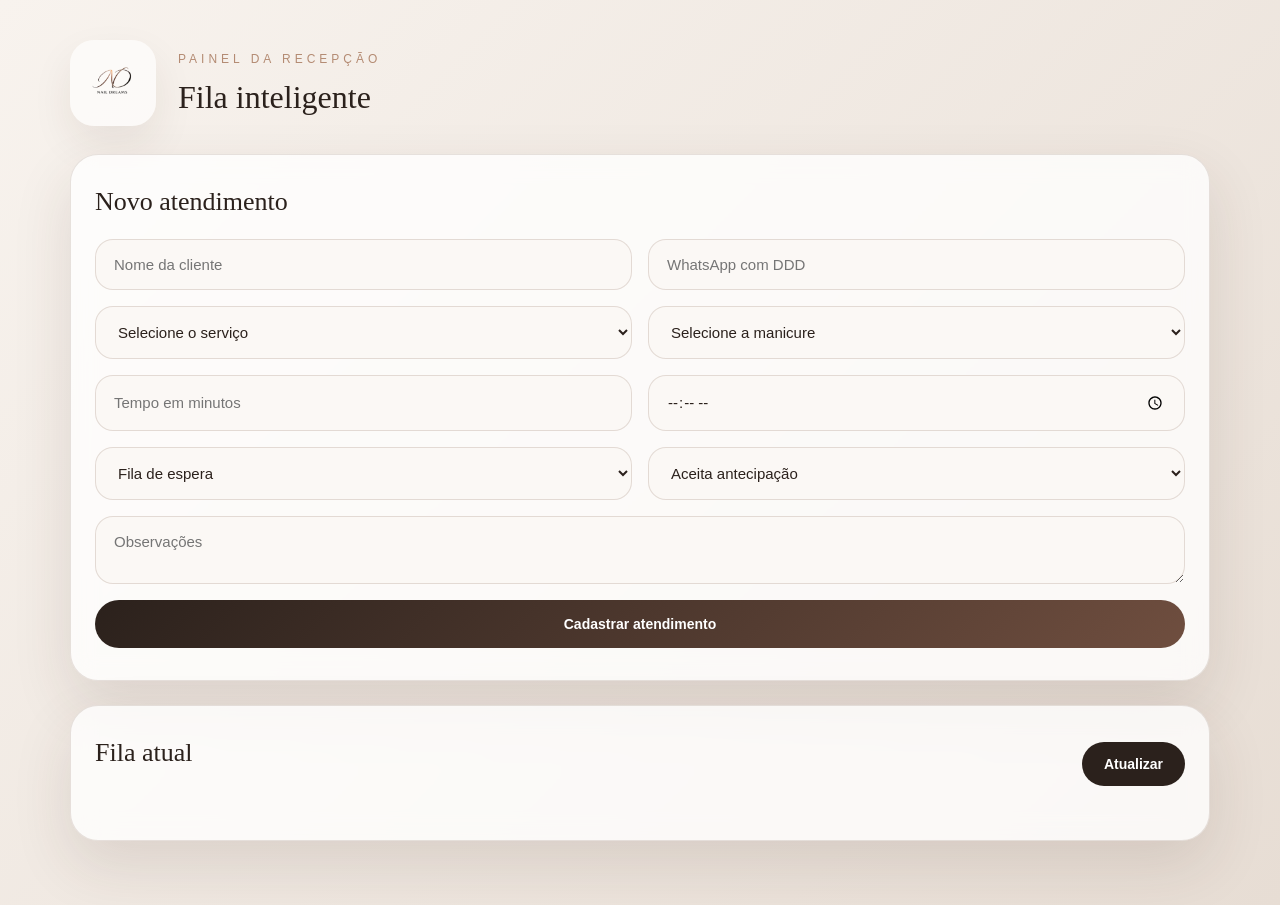
==== admin.html @ 407f930b "Add files via upload" ====
<!DOCTYPE html>
<html lang="pt-BR">
<head>
  <meta charset="UTF-8">
  <meta name="viewport" content="width=device-width, initial-scale=1.0">
  <title>Admin | Nail Dreams</title>
  <link rel="stylesheet" href="css/style.css">
</head>
<body>
  <main class="admin-container">
    <header class="admin-header">
      <img src="assets/logo.png" alt="Nail Dreams" class="admin-logo">
      <div>
        <p class="eyebrow">Painel da recepção</p>
        <h1>Fila inteligente</h1>
      </div>
    </header>

    <section class="card admin-card">
      <h2>Novo atendimento</h2>

      <form id="formCadastro" class="admin-form">
        <input type="text" id="cliente" placeholder="Nome da cliente" required>
        <input type="tel" id="telefone" placeholder="WhatsApp com DDD" required>

        <select id="servico" required>
          <option value="">Selecione o serviço</option>
        </select>

        <select id="manicure" required>
          <option value="">Selecione a manicure</option>
        </select>

        <input type="number" id="tempoUsado" placeholder="Tempo em minutos">
        <input type="time" id="horarioManual" placeholder="Horário manual">

        <select id="tipoAtendimento" required>
          <option value="Fila de espera">Fila de espera</option>
          <option value="Agendado">Agendado</option>
        </select>

        <select id="aceitaAntecipacao">
          <option value="Sim">Aceita antecipação</option>
          <option value="Não">Não aceita antecipação</option>
        </select>

        <textarea id="observacoes" placeholder="Observações"></textarea>

        <button type="submit">Cadastrar atendimento</button>
      </form>
    </section>

    <section class="card admin-card">
      <div class="section-title">
        <h2>Fila atual</h2>
        <button id="btnAtualizar" type="button">Atualizar</button>
      </div>

      <div id="filas" class="filas"></div>
    </section>

    <div class="modal" id="modalEditar">
  <div class="modal-card modal-editar-card">
    <h2>Editar atendimento</h2>

    <form id="formEditar" class="admin-form">
      <input type="hidden" id="editId">

      <input type="text" id="editCliente" placeholder="Nome da cliente" required>
      <input type="tel" id="editTelefone" placeholder="WhatsApp com DDD" required>

      <select id="editServico" required></select>
      <select id="editManicure" required></select>

      <input type="time" id="editHorario">
      <input type="number" id="editTempoUsado" placeholder="Tempo em minutos">

      <select id="editTipoAtendimento">
        <option value="Fila de espera">Fila de espera</option>
        <option value="Agendado">Agendado</option>
      </select>

      <select id="editAceitaAntecipacao">
        <option value="Sim">Aceita antecipação</option>
        <option value="Não">Não aceita antecipação</option>
      </select>

      <textarea id="editObservacoes" placeholder="Observações"></textarea>

      <div class="modal-actions modal-actions-full">
        <button type="button" onclick="fecharModalEditar()">Cancelar</button>
        <button type="submit">Salvar alterações</button>
      </div>
    </form>
  </div>
</div>
  </main>

  <script src="config/config.js"></script>
  <script src="js/admin.js"></script>
</body>
</html>
---- css/style.css ----
* {
  box-sizing: border-box;
  margin: 0;
  padding: 0;
}

body {
  min-height: 100vh;
  font-family: Arial, sans-serif;
  background: linear-gradient(135deg, #f8f3ee, #e7ddd4);
  color: #2b211c;
}

.container {
  width: 100%;
  max-width: 520px;
  min-height: 100vh;
  margin: 0 auto;
  padding: 40px 20px;
  display: flex;
  flex-direction: column;
  justify-content: center;
}

.logo {
  width: 120px;
  margin: 0 auto 28px;
  display: block;
}

.card {
  background: rgba(255, 255, 255, 0.78);
  border: 1px solid rgba(115, 85, 65, 0.16);
  border-radius: 28px;
  padding: 32px 24px;
  box-shadow: 0 24px 60px rgba(65, 43, 31, 0.12);
  backdrop-filter: blur(12px);
}

.eyebrow {
  font-size: 12px;
  letter-spacing: 4px;
  text-transform: uppercase;
  color: #9b735e;
  margin-bottom: 14px;
  text-align: center;
}

h1 {
  font-family: Georgia, serif;
  font-size: 32px;
  line-height: 1.08;
  font-weight: 500;
  color: #2b211c;
  margin-bottom: 28px;
}

.info {
  display: grid;
  gap: 14px;
}

.info-item {
  padding: 16px;
  border-radius: 18px;
  background: #fbf8f5;
  border: 1px solid rgba(115, 85, 65, 0.12);
}

.info-item span {
  display: block;
  font-size: 12px;
  text-transform: uppercase;
  letter-spacing: 1.8px;
  color: #9b735e;
  margin-bottom: 6px;
}

.info-item strong {
  font-size: 17px;
  font-weight: 600;
  color: #2b211c;
}

@media (max-width: 480px) {
  .container {
    padding: 28px 16px;
  }

  h1 {
    font-size: 28px;
  }

  .card {
    padding: 28px 20px;
  }
}

/* ADMIN - Nail Dreams */

.admin-container {
  width: 100%;
  max-width: 1180px;
  margin: 0 auto;
  padding: 40px 20px;
}

.admin-header {
  display: flex;
  align-items: center;
  gap: 22px;
  margin-bottom: 28px;
}

.admin-logo {
  width: 86px;
  height: 86px;
  object-fit: contain;
  background: rgba(255, 255, 255, 0.65);
  border-radius: 24px;
  padding: 12px;
  box-shadow: 0 18px 40px rgba(65, 43, 31, 0.08);
}

.admin-header h1 {
  margin-bottom: 0;
}

.admin-card {
  margin-bottom: 24px;
}

.admin-card h2 {
  font-family: Georgia, serif;
  font-size: 26px;
  font-weight: 500;
  color: #2b211c;
  margin-bottom: 22px;
}

.admin-form {
  display: grid;
  grid-template-columns: repeat(2, 1fr);
  gap: 16px;
}

.admin-form input,
.admin-form select,
.admin-form textarea {
  width: 100%;
  border: 1px solid rgba(115, 85, 65, 0.18);
  background: #fbf8f5;
  color: #2b211c;
  border-radius: 18px;
  padding: 16px 18px;
  font-size: 15px;
  font-family: Arial, sans-serif;
  outline: none;
  transition: all 0.2s ease;
}

.admin-form input:focus,
.admin-form select:focus,
.admin-form textarea:focus {
  border-color: #9b735e;
  box-shadow: 0 0 0 4px rgba(155, 115, 94, 0.12);
  background: #fff;
}

.admin-form textarea {
  min-height: 54px;
  resize: vertical;
  grid-column: span 2;
}

.admin-form button,
.section-title button,
.fila-actions button {
  border: none;
  border-radius: 999px;
  background: #2b211c;
  color: #fff;
  padding: 14px 22px;
  font-size: 14px;
  font-weight: 600;
  cursor: pointer;
  transition: all 0.2s ease;
}

.admin-form button {
  grid-column: span 2;
  padding: 16px 24px;
  background: linear-gradient(135deg, #2b211c, #6f4e3f);
}

.admin-form button:hover,
.section-title button:hover,
.fila-actions button:hover {
  transform: translateY(-1px);
  box-shadow: 0 12px 28px rgba(65, 43, 31, 0.18);
}

.section-title {
  display: flex;
  align-items: center;
  justify-content: space-between;
  gap: 16px;
  margin-bottom: 18px;
}

.filas {
  display: grid;
  grid-template-columns: repeat(2, 1fr);
  gap: 20px;
}

.fila-bloco {
  background: #fbf8f5;
  border: 1px solid rgba(115, 85, 65, 0.12);
  border-radius: 24px;
  padding: 18px;
}

.fila-bloco h3 {
  font-family: Georgia, serif;
  font-size: 24px;
  font-weight: 500;
  margin-bottom: 14px;
  color: #6f4e3f;
}

.fila-item {
  background: rgba(255, 255, 255, 0.85);
  border: 1px solid rgba(115, 85, 65, 0.1);
  border-radius: 20px;
  padding: 16px;
  margin-bottom: 12px;
}

.fila-item strong {
  display: block;
  font-size: 16px;
  color: #2b211c;
  margin-bottom: 6px;
}

.fila-item span {
  display: block;
  font-size: 13px;
  color: #9b735e;
  margin-bottom: 12px;
}

.fila-actions {
  display: grid;
  grid-template-columns: repeat(auto-fit, minmax(120px, 1fr));
  gap: 10px;
}

.fila-actions button {
  width: 100%;
  min-height: 44px;

  padding: 10px 14px;

  font-size: 13px;
  font-weight: 600;

  background: #6f4e3f;
}

.fila-actions button:nth-child(3) {
  background: #2b211c;
}

.fila-actions button:nth-child(4) {
  background: #b08a78;
}

.empty {
  color: #9b735e;
  font-size: 15px;
  padding: 20px;
}

@media (max-width: 760px) {
  .admin-header {
    align-items: flex-start;
  }

  .admin-form,
  .filas {
    grid-template-columns: 1fr;
  }

  .admin-form textarea,
  .admin-form button {
    grid-column: span 1;
  }

  .section-title {
    align-items: flex-start;
    flex-direction: column;
  }
}

/* Cards premium da fila */

.fila-topo {
  display: flex;
  justify-content: space-between;
  align-items: flex-start;
  gap: 14px;
}

.fila-horario {
  min-width: 90px;
  text-align: center;
  padding: 10px 14px;
  border-radius: 18px;
  background: #efe5dc;
  color: #6f4e3f;

  display: flex;
  flex-direction: column;
  align-items: center;
  justify-content: center;
}

.fila-horario small {
  display: block;
  font-size: 9px;
  font-weight: 700;
  letter-spacing: 1px;
  text-transform: uppercase;
  color: #9b735e;
  margin-bottom: 2px;
}

.fila-horario strong {
  font-size: 16px;
  font-weight: 700;
}

.fila-status {
  display: inline-block;
  margin: 10px 0 14px;
  padding: 8px 14px;
  border-radius: 999px;
  background: #eadfd6;
  color: #6f4e3f;
  font-size: 12px;
  font-weight: 700;
  letter-spacing: 0.7px;
  text-transform: uppercase;
}

.fila-alerta {
  margin: 0 0 14px;
  padding: 12px 14px;
  border-radius: 16px;
  background: #f3ece6;
  color: #5a3f34;
  font-size: 13px;
  font-weight: 600;
}

.fila-item.status-aguardando {
  border-left: 5px solid #b08a78;
}

.fila-item.status-chamada {
  border-left: 5px solid #6f4e3f;
}

.fila-item.status-em-atendimento {
  border-left: 5px solid #2b211c;
}

.fila-item.status-confirmou-retorno {
  border-left: 5px solid #8a6a55;
  background: #fffaf6;
}

.fila-item.status-antecipacao-oferecida {
  border-left: 5px solid #c29b7b;
}

.fila-item.status-recusou-antecipacao {
  opacity: 0.7;
}

.fila-item.status-confirmou-retorno .fila-status {
  background: #2b211c;
  color: #fff;
}

.fila-item.status-antecipacao-oferecida .fila-status {
  background: #6f4e3f;
  color: #fff;
}

.fila-item.status-em-atendimento .fila-status {
  background: #2b211c;
  color: #fff;
}

.fila-item.status-chamada .fila-status {
  background: #6f4e3f;
  color: #fff;
}

@media (max-width: 560px) {
  .fila-topo {
    flex-direction: column;
  }

  .fila-horario {
    text-align: left;
  }
}

.fila-horario small {
  display: block;
  font-size: 9px;
  font-weight: 700;
  letter-spacing: 1px;
  text-transform: uppercase;
  color: #9b735e;
  margin-bottom: 2px;
}

/* Ajuste mobile premium da fila */

.fila-bloco {
  background: transparent;
  border: none;
  padding: 0;
}

.fila-item {
  width: 100%;
  margin-bottom: 16px;
  padding: 18px;
  border-radius: 24px;
  background: rgba(255, 255, 255, 0.92);
  border: 1px solid rgba(115, 85, 65, 0.14);
  box-shadow: 0 14px 34px rgba(65, 43, 31, 0.08);
}

.fila-topo {
  display: grid;
  grid-template-columns: 1fr auto;
  gap: 12px;
  align-items: start;
}

.fila-item strong {
  font-size: 17px;
  line-height: 1.2;
}

.fila-item span {
  margin-top: 6px;
  margin-bottom: 0;
  font-size: 14px;
  color: #9b735e;
}

.fila-horario {
  min-width: 82px;
  padding: 9px 12px;
  border-radius: 18px;
}

.fila-status {
  margin: 14px 0 12px;
}

.fila-actions {
  display: flex;
  flex-wrap: nowrap;
  gap: 8px;
  overflow-x: auto;
  padding-bottom: 4px;
  -webkit-overflow-scrolling: touch;
}

.fila-actions button {
  flex: 0 0 auto;
  width: auto;
  min-width: 96px;
  min-height: 42px;
  padding: 10px 16px;
  border-radius: 999px;
  white-space: nowrap;
  font-size: 13px;
}

.fila-actions::-webkit-scrollbar {
  height: 4px;
}

.fila-actions::-webkit-scrollbar-thumb {
  background: rgba(111, 78, 63, 0.25);
  border-radius: 999px;
}

.filas {
  display: grid;
  grid-template-columns: 1fr;
  gap: 22px;
}

@media (min-width: 900px) {
  .filas {
    grid-template-columns: repeat(2, 1fr);
  }
}

@media (max-width: 560px) {
  .admin-container {
    padding: 24px 14px;
  }

  .admin-header {
    gap: 14px;
  }

  .admin-logo {
    width: 68px;
    height: 68px;
  }

  .admin-header h1 {
    font-size: 30px;
  }

  .admin-card {
    padding: 22px 16px;
  }

  .fila-item {
    padding: 16px;
    border-radius: 22px;
  }

  .fila-topo {
    grid-template-columns: 1fr auto;
  }

  .fila-horario {
    min-width: 76px;
  }

  .fila-actions {
    margin-left: -2px;
    margin-right: -2px;
  }
}

.fila-item {
  display: none;
}

.fila-card {
  width: 100%;
  margin-bottom: 16px;
  padding: 18px;
  border-radius: 24px;
  background: #fff;
  border: 1px solid rgba(115, 85, 65, 0.14);
  border-left: 5px solid #b08a78;
  box-shadow: 0 12px 28px rgba(65, 43, 31, 0.08);
}

.fila-card-header {
  display: flex;
  justify-content: space-between;
  align-items: flex-start;
  gap: 14px;
}

.fila-card-header strong {
  display: block;
  font-size: 18px;
  color: #2b211c;
  line-height: 1.2;
}

.fila-card-header span {
  display: block;
  margin-top: 6px;
  font-size: 14px;
  color: #9b735e;
}

.fila-actions {
  display: flex;
  flex-wrap: nowrap;
  gap: 8px;
  overflow-x: auto;
  padding: 4px 0 6px;
}

.fila-actions button {
  flex: 0 0 auto;
  min-width: 98px;
  height: 42px;
  border-radius: 999px;
  white-space: nowrap;
}

.fila-bloco {
  background: transparent;
  border: none;
  padding: 0;
}

@media (max-width: 560px) {
  .fila-card {
    padding: 16px;
  }

  .fila-card-header {
    gap: 10px;
  }

  .fila-horario {
    min-width: 92px;
  }
}

@media (max-width: 560px) {
  .fila-card {
    padding: 16px 14px;
    border-radius: 22px;
  }

  .fila-card-header {
    flex-direction: column;
  }

  .fila-horario {
    width: 100%;
    min-width: 0;
    margin-top: 8px;
  }

  .fila-actions {
    display: grid;
    grid-template-columns: repeat(2, 1fr);
    overflow-x: visible;
    gap: 8px;
  }

  .fila-actions button {
    width: 100%;
    min-width: 0;
    height: 42px;
    font-size: 12px;
    padding: 8px 10px;
  }

  .fila-status {
    width: fit-content;
    margin: 12px 0;
  }
}

.fila-collapse {
  padding: 0;
  overflow: hidden;
}

.fila-resumo {
  width: 100%;
  border: none;
  background: transparent;
  padding: 16px 18px;
  display: flex;
  align-items: center;
  justify-content: space-between;
  gap: 14px;
  cursor: pointer;
  color: #2b211c;
}

.fila-resumo span {
  font-size: 17px;
  font-weight: 700;
  text-align: left;
}

.fila-resumo strong {
  background: #efe5dc;
  color: #6f4e3f;
  border-radius: 999px;
  padding: 8px 14px;
  font-size: 14px;
  white-space: nowrap;
}

.fila-detalhes {
  display: none;
  padding: 0 18px 18px;
}

.fila-card.aberto .fila-detalhes {
  display: block;
}

.fila-servico {
  color: #9b735e;
  font-size: 14px;
  margin-bottom: 10px;
}

@media (max-width: 560px) {
  .fila-resumo {
    padding: 15px 14px;
  }

  .fila-detalhes {
    padding: 0 14px 16px;
  }

  .fila-resumo span {
    font-size: 16px;
  }
}

/* Tela premium da cliente */

.cliente-page {
  min-height: 100vh;
  padding: 18px;
  display: flex;
  align-items: center;
  justify-content: center;
  background: linear-gradient(135deg, #f8f3ee, #e7ddd4);
}

.cliente-card {
  width: 100%;
  max-width: 420px;
  max-height: 94vh;
  padding: 24px 22px;
  border-radius: 30px;
  background: rgba(255, 255, 255, 0.86);
  border: 1px solid rgba(115, 85, 65, 0.14);
  box-shadow: 0 24px 60px rgba(65, 43, 31, 0.14);
  overflow: hidden;
}

.cliente-logo {
  width: 78px;
  display: block;
  margin: 0 auto 10px;
}

.contador-box {
  margin: 14px auto 16px;
  width: 150px;
  height: 120px;
  border-radius: 28px;
  background: #efe5dc;
  color: #2b211c;
  display: flex;
  flex-direction: column;
  align-items: center;
  justify-content: center;
}

.contador-box strong {
  font-size: 54px;
  font-family: Georgia, serif;
  line-height: 1;
}

.contador-box span {
  margin-top: 6px;
  font-size: 11px;
  text-transform: uppercase;
  letter-spacing: 1px;
  color: #9b735e;
  text-align: center;
}

.cliente-card h1 {
  font-size: 24px;
  text-align: center;
  margin-bottom: 18px;
}

.cliente-info {
  display: grid;
  gap: 10px;
}

.cliente-info div {
  padding: 12px 14px;
  border-radius: 18px;
  background: #fbf8f5;
  border: 1px solid rgba(115, 85, 65, 0.12);
}

.cliente-info span {
  display: block;
  font-size: 10px;
  text-transform: uppercase;
  letter-spacing: 1.6px;
  color: #9b735e;
  margin-bottom: 4px;
}

.cliente-info strong {
  font-size: 15px;
  color: #2b211c;
}

.cliente-actions {
  display: grid;
  grid-template-columns: 1fr 1fr;
  gap: 10px;
  margin-top: 16px;
}

.cliente-actions button,
.modal-actions button,
.horarios-grid button {
  border: none;
  border-radius: 999px;
  padding: 13px 14px;
  font-weight: 700;
  cursor: pointer;
}

.btn-reagendar {
  background: #6f4e3f;
  color: #fff;
}

.btn-cancelar {
  background: #8f3f35;
  color: #fff;
}

.modal {
  position: fixed;
  inset: 0;
  display: none;
  align-items: center;
  justify-content: center;
  padding: 18px;
  background: rgba(43, 33, 28, 0.35);
  backdrop-filter: blur(8px);
}

.modal.ativo {
  display: flex;
}

.modal-card {
  width: 100%;
  max-width: 360px;
  padding: 24px;
  border-radius: 26px;
  background: #fffaf6;
  box-shadow: 0 24px 60px rgba(43, 33, 28, 0.25);
}

.modal-card h2 {
  font-family: Georgia, serif;
  font-size: 25px;
  margin-bottom: 8px;
  color: #2b211c;
}

.modal-card p {
  color: #6f4e3f;
  font-size: 14px;
  margin-bottom: 18px;
}

.modal-actions {
  display: flex;
  gap: 10px;
  justify-content: flex-end;
}

.modal-actions button:first-child {
  background: #efe5dc;
  color: #6f4e3f;
}

.horarios-grid {
  display: grid;
  grid-template-columns: repeat(3, 1fr);
  gap: 10px;
  margin-bottom: 18px;
}

.horarios-grid button {
  background: #efe5dc;
  color: #6f4e3f;
}

@media (max-height: 740px) {
  .cliente-card {
    padding: 18px;
  }

  .cliente-logo {
    width: 58px;
  }

  .contador-box {
    width: 130px;
    height: 96px;
  }

  .contador-box strong {
    font-size: 44px;
  }

  .cliente-card h1 {
    font-size: 21px;
    margin-bottom: 12px;
  }

  .cliente-info div {
    padding: 10px 12px;
  }
}

.modal-editar-card {
  max-width: 620px;
}

.modal-editar-card .admin-form {
  grid-template-columns: repeat(2, 1fr);
}

.modal-actions-full {
  grid-column: span 2;
  justify-content: flex-end;
}

.modal-actions-full button:last-child {
  background: linear-gradient(135deg, #2b211c, #6f4e3f);
  color: #fff;
}

@media (max-width: 560px) {
  .modal-editar-card {
    max-height: 92vh;
    overflow-y: auto;
  }

  .modal-editar-card .admin-form {
    grid-template-columns: 1fr;
  }

  .modal-actions-full {
    grid-column: span 1;
  }
}

/* Correção modal editar no mobile */

#modalEditar {
  align-items: flex-start;
  justify-content: center;
  overflow-y: auto;
  padding: 18px 12px;
}

#modalEditar .modal-card {
  margin: 20px 0;
  width: 100%;
}

@media (max-width: 560px) {
  #modalEditar {
    align-items: flex-start;
    overflow-y: auto;
  }

  #modalEditar .modal-editar-card {
    width: 100%;
    max-width: 100%;
    max-height: none;
    min-height: auto;
    padding: 20px 16px;
    border-radius: 24px;
  }

  #modalEditar .admin-form {
    display: grid;
    grid-template-columns: 1fr;
    gap: 12px;
  }

  #modalEditar .admin-form input,
  #modalEditar .admin-form select,
  #modalEditar .admin-form textarea {
    min-height: 48px;
    font-size: 15px;
  }

  #modalEditar .modal-actions-full {
    display: grid;
    grid-template-columns: 1fr 1fr;
    gap: 10px;
  }
}

.fila-indicador {
  display: flex !important;
  flex-direction: column;
  align-items: center;
  justify-content: center;
  min-width: 92px;
  padding: 8px 14px;
  border-radius: 999px;
  background: #efe5dc;
  color: #2b211c;
  font-size: 15px;
  line-height: 1.1;
}

.fila-indicador small {
  font-size: 9px;
  letter-spacing: 1px;
  text-transform: uppercase;
  color: #9b735e;
  margin-bottom: 3px;
}

.admin-form button:disabled {
  opacity: 0.6;
  cursor: not-allowed;
  transform: none;
}

/* ==============================================
   Tela do Cliente - Híbrido (Fila + Agendado)
   ============================================== */

.cliente-page {
  min-height: 100vh;
  padding: 18px;
  display: flex;
  align-items: center;
  justify-content: center;
  background: linear-gradient(135deg, #f8f3ee, #e7ddd4);
}

.cliente-card {
  width: 100%;
  max-width: 420px;
  max-height: 94vh;
  padding: 24px 22px;
  border-radius: 30px;
  background: rgba(255, 255, 255, 0.86);
  border: 1px solid rgba(115, 85, 65, 0.14);
  box-shadow: 0 24px 60px rgba(65, 43, 31, 0.14);
  overflow: hidden;
}

/* Logo */
.cliente-logo {
  width: 78px;
  display: block;
  margin: 0 auto 10px;
}

/* Nome do studio */
.eyebrow {
  text-align: center;
  letter-spacing: 4px;
  text-transform: uppercase;
  color: #b48b73;
  font-size: 12px;
}

/* Quadrado contador - emoji ou número */
.contador-box {
  width: 150px;
  height: 150px;
  border-radius: 28px;
  background: #efe5dc;
  color: #2b211c;
  display: flex;
  align-items: center;
  justify-content: center;
  margin: 18px auto;
}

.contador-box strong {
  font-size: 80px;
  line-height: 1;
}

/* Frase principal */
#statusTitulo {
  text-align: center;
  font-size: 20px;
  margin: 20px 0 16px;
  line-height: 1.4;
}

/* Informações básicas */
.cliente-info {
  display: grid;
  gap: 10px;
}

.cliente-info div {
  padding: 12px 14px;
  border-radius: 18px;
  background: #fbf8f5;
  border: 1px solid rgba(115, 85, 65, 0.12);
}

.cliente-info span {
  display: block;
  font-size: 10px;
  text-transform: uppercase;
  letter-spacing: 1.6px;
  color: #9b735e;
  margin-bottom: 4px;
}

.cliente-info strong {
  font-size: 15px;
  color: #2b211c;
}

/* Ações da cliente */
.cliente-actions {
  display: grid;
  grid-template-columns: 1fr 1fr;
  gap: 10px;
  margin-top: 18px;
}

.btn-reagendar {
  background: #6f4e3f;
  color: #fff;
  border-radius: 999px;
  padding: 13px 14px;
  font-weight: 700;
}

.btn-cancelar {
  background: #8f3f35;
  color: #fff;
  border-radius: 999px;
  padding: 13px 14px;
  font-weight: 700;
}

/* Modais */
.modal {
  position: fixed;
  inset: 0;
  display: none;
  align-items: center;
  justify-content: center;
  padding: 18px;
  background: rgba(43, 33, 28, 0.35);
  backdrop-filter: blur(8px);
}

.modal.ativo {
  display: flex;
}

.modal-card {
  width: 100%;
  max-width: 360px;
  padding: 24px;
  border-radius: 26px;
  background: #fffaf6;
  box-shadow: 0 24px 60px rgba(43, 33, 28, 0.25);
}

.modal-card h2 {
  font-family: Georgia, serif;
  font-size: 25px;
  margin-bottom: 8px;
  color: #2b211c;
}

.modal-card p {
  color: #6f4e3f;
  font-size: 14px;
  margin-bottom: 18px;
}

.modal-actions {
  display: flex;
  gap: 10px;
  justify-content: flex-end;
}

.modal-actions button:first-child {
  background: #efe5dc;
  color: #6f4e3f;
}

.horarios-grid {
  display: grid;
  grid-template-columns: repeat(3, 1fr);
  gap: 10px;
  margin-bottom: 18px;
}

.horarios-grid button {
  background: #efe5dc;
  color: #6f4e3f;
  border-radius: 999px;
  padding: 10px 12px;
  font-weight: 600;
}

/* Mobile adjustments */
@media (max-width: 560px) {
  .cliente-card {
    padding: 18px 14px;
    max-height: 90vh;
  }

  .cliente-logo {
    width: 58px;
  }

  .contador-box {
    width: 130px;
    height: 130px;
  }

  .contador-box strong {
    font-size: 72px;
  }

  .cliente-card h1 {
    font-size: 18px;
    margin-bottom: 12px;
  }

  .cliente-info div {
    padding: 10px 12px;
  }

  .cliente-actions {
    grid-template-columns: 1fr 1fr;
    gap: 8px;
  }
}

.alerta-lembrete button {
  background: #f5a623; /* cor de alerta elegante */
  color: #fff;
  border: none;
  border-radius: 999px;
  padding: 6px 10px;
  font-weight: 700;
  cursor: pointer;
  font-size: 12px;
}

.alerta-lembrete {
  display: flex;
  justify-content: space-between;
  align-items: center;
  gap: 6px;
  background: #fff3e0;
  color: #a33b2c;
  padding: 6px 10px;
  border-radius: 12px;
  margin-bottom: 6px;
  font-weight: 600;
  font-size: 13px;
}


/* Cliente Ausente */
.cliente-card .emoji-container {
  display: flex;
  justify-content: center; /* centraliza horizontalmente */
  align-items: center;     /* centraliza verticalmente */
  font-size: 80px;         /* aumenta o tamanho do emoji */
  margin: 20px 0;          /* espaço acima e abaixo */
}

.cliente-card .mensagem-principal {
  text-align: center;      /* centraliza a frase */
  font-size: 18px;
  line-height: 1.5;
  margin-bottom: 20px;
}

.cliente-card .acoes-agendamento {
  display: flex;
  justify-content: center; /* centraliza os botões horizontalmente */
  gap: 15px;               /* espaço entre os botões */
  margin-top: 20px;
}

.cliente-card .acoes-agendamento .btn-instagram,
.cliente-card .acoes-agendamento .btn-reagendar {
  padding: 12px 25px;
  font-size: 16px;
  border-radius: 8px;
  border: none;
  cursor: pointer;
  transition: background-color 0.3s;
}

.cliente-card .acoes-agendamento .btn-instagram {
  background-color: #6f4f3f; /* marrom do site */
  color: #fff;
}

.cliente-card .acoes-agendamento .btn-instagram:hover {
  background-color: #5a3f33;
}

.cliente-card .acoes-agendamento .btn-reagendar {
  background-color: #a14b3d; /* vermelho escuro do site */
  color: #fff;
}

.cliente-card .acoes-agendamento .btn-reagendar:hover {
  background-color: #862f25;
}

.cliente-card .acoes-agendamento {
  display: flex;
  justify-content: center;
  gap: 15px;
  margin-top: 20px;
}

.cliente-card .acoes-agendamento .btn-instagram,
.cliente-card .acoes-agendamento .btn-reagendar {
  padding: 12px 25px;
  font-size: 16px;
  border-radius: 8px;
  border: none;
  cursor: pointer;
}

.cliente-card .acoes-agendamento .btn-instagram {
  background-color: #6f4f3f; /* marrom */
  color: #fff;
}

.cliente-card .acoes-agendamento .btn-instagram:hover {
  background-color: #5a3f33;
}

.cliente-card .acoes-agendamento .btn-reagendar {
  background-color: #a14b3d; /* vermelho escuro */
  color: #fff;
}

.cliente-card .acoes-agendamento .btn-reagendar:hover {
  background-color: #862f25;
}


.cliente-card .acoes-agendamento {
  display: flex;
  justify-content: center;
  gap: 15px;
  margin-top: 20px;
}

.cliente-card .acoes-agendamento .btn-instagram,
.cliente-card .acoes-agendamento .btn-reagendar {
  padding: 12px 25px;
  font-size: 16px;
  border-radius: 8px;
  border: none;
  cursor: pointer;
}

.cliente-card .acoes-agendamento .btn-instagram {
  background-color: #6f4f3f;
  color: #fff;
}

.cliente-card .acoes-agendamento .btn-instagram:hover {
  background-color: #5a3f33;
}

.cliente-card .acoes-agendamento .btn-reagendar {
  background-color: #a14b3d;
  color: #fff;
}

.cliente-card .acoes-agendamento .btn-reagendar:hover {
  background-color: #862f25;
}

/* Botões da página cliente */
.cliente-card .acoes-agendamento {
  display: flex;
  justify-content: center;
  gap: 15px;
  margin-top: 20px;
}

/* Botões Reagendar e Instagram */
.cliente-card .acoes-agendamento .btn-reagendar,
.cliente-card .acoes-agendamento .btn-instagram {
  padding: 12px 25px;
  font-size: 16px;
  border-radius: 8px;
  border: none;
  cursor: pointer;
  transition: background-color 0.3s;
}

/* Botão Instagram com cor gradient estilo Instagram */
.cliente-card .acoes-agendamento .btn-instagram {
  background: linear-gradient(45deg, #feda75, #fa7e1e, #d62976, #962fbf, #4f5bd5);
  color: #fff;
}

.cliente-card .acoes-agendamento .btn-instagram:hover {
  filter: brightness(1.1);
}

/* Botão Reagendar permanece marrom */
.cliente-card .acoes-agendamento .btn-reagendar {
  background-color: #6f4f3f; /* marrom do site */
  color: #fff;
}

.cliente-card .acoes-agendamento .btn-reagendar:hover {
  background-color: #5a3f33;
}
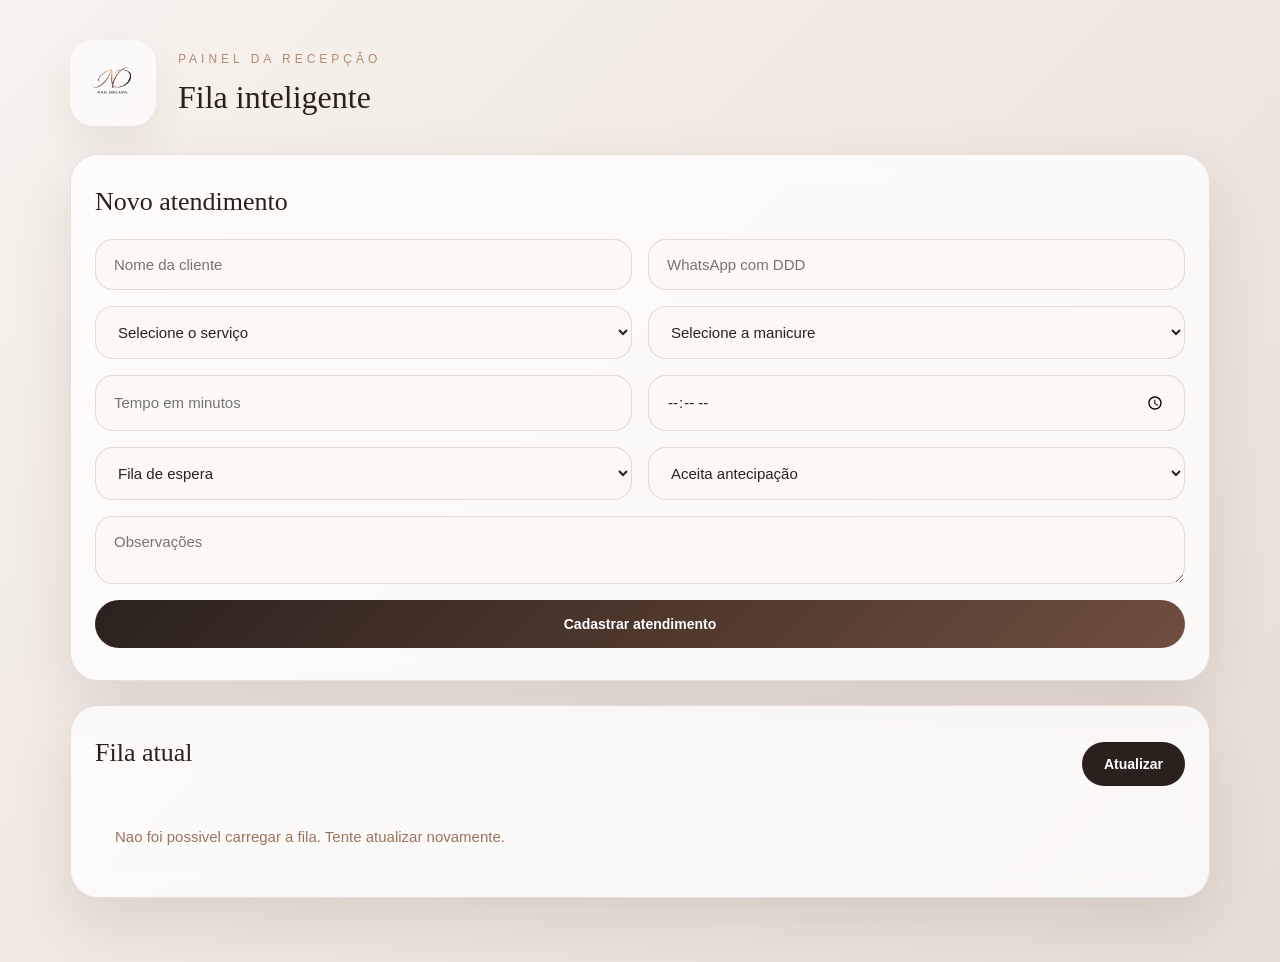
==== commit 301fe8f9: "melhora estabilidade mobile do painel admin" ====
--- a/admin.html
+++ b/admin.html
@@ -96,7 +96,7 @@
 </div>
   </main>
 
-  <script src="config/config.js"></script>
-  <script src="js/admin.js"></script>
+  <script src="config/config.js?v=20260708-2"></script>
+  <script src="js/admin.js?v=20260708-2"></script>
 </body>
-</html>+</html>
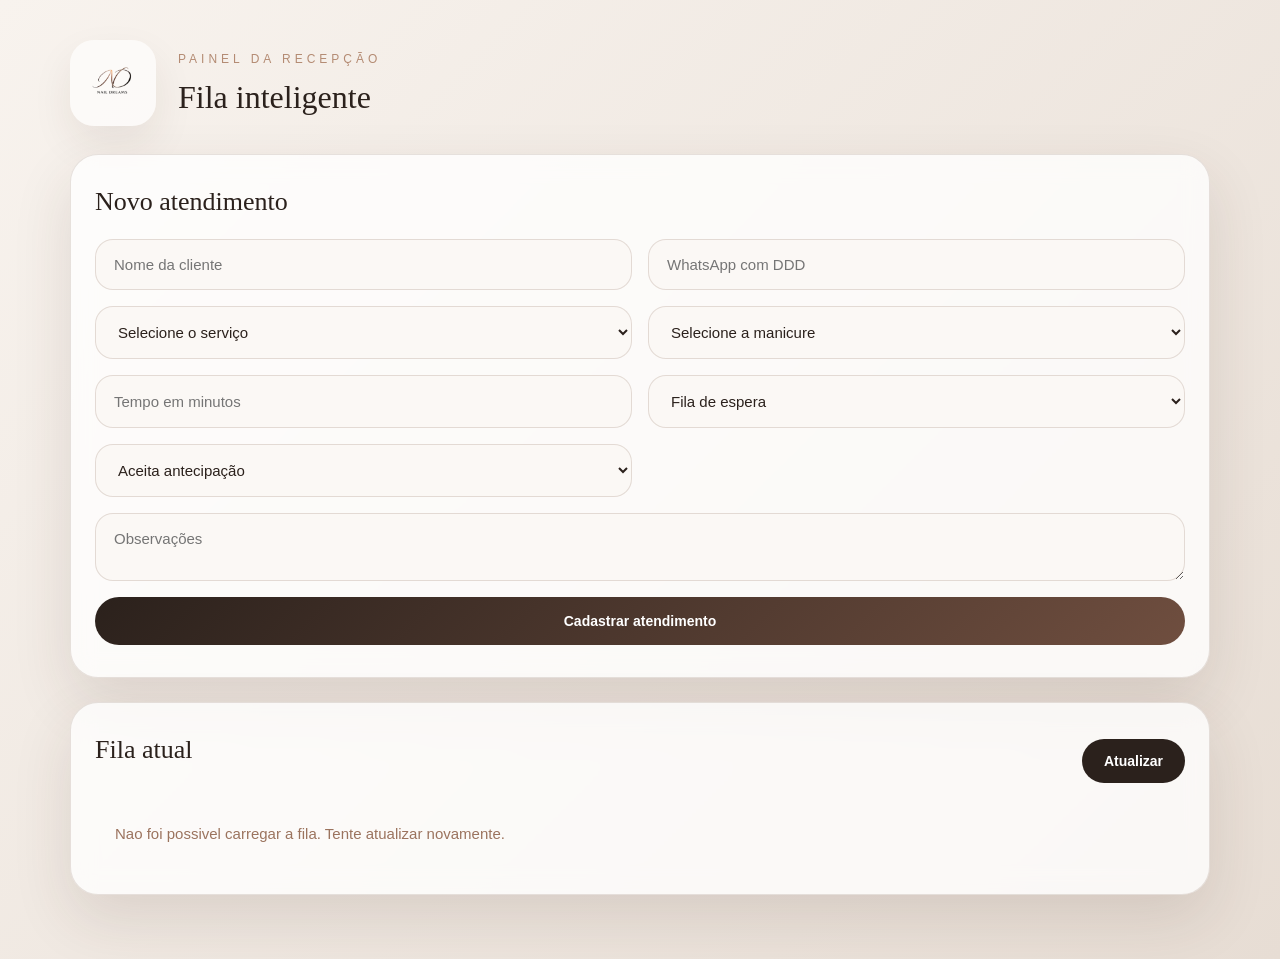
==== commit 34eee2ad: "Adiciona data e hora para atendimentos agendados" ====
--- a/admin.html
+++ b/admin.html
@@ -32,12 +32,20 @@
         </select>
 
         <input type="number" id="tempoUsado" placeholder="Tempo em minutos">
-        <input type="time" id="horarioManual" placeholder="Horário manual">
 
-        <select id="tipoAtendimento" required>
+        <select id="tipoAtendimento" required>
           <option value="Fila de espera">Fila de espera</option>
           <option value="Agendado">Agendado</option>
-        </select>
+        </select>
+
+        <div id="camposAgendamento" class="campos-agendamento" hidden>
+          <label for="dataAtendimento">Data do atendimento</label>
+          <input type="date" id="dataAtendimento">
+          <label for="horaAtendimento">Horário do atendimento</label>
+          <input type="time" id="horaAtendimento">
+        </div>
+
+        <p id="mensagemCadastro" class="form-message" role="alert" aria-live="polite" hidden></p>
 
         <select id="aceitaAntecipacao">
           <option value="Sim">Aceita antecipação</option>
@@ -72,13 +80,21 @@
       <select id="editServico" required></select>
       <select id="editManicure" required></select>
 
-      <input type="time" id="editHorario">
-      <input type="number" id="editTempoUsado" placeholder="Tempo em minutos">
+      <input type="number" id="editTempoUsado" placeholder="Tempo em minutos">
 
-      <select id="editTipoAtendimento">
+      <select id="editTipoAtendimento">
         <option value="Fila de espera">Fila de espera</option>
         <option value="Agendado">Agendado</option>
-      </select>
+      </select>
+
+      <div id="editCamposAgendamento" class="campos-agendamento" hidden>
+        <label for="editDataAtendimento">Data do atendimento</label>
+        <input type="date" id="editDataAtendimento">
+        <label for="editHoraAtendimento">Horário do atendimento</label>
+        <input type="time" id="editHoraAtendimento">
+      </div>
+
+      <p id="mensagemEdicao" class="form-message" role="alert" aria-live="polite" hidden></p>
 
       <select id="editAceitaAntecipacao">
         <option value="Sim">Aceita antecipação</option>
@@ -97,6 +113,6 @@
   </main>
 
   <script src="config/config.js?v=20260708-2"></script>
-  <script src="js/admin.js?v=20260708-2"></script>
+  <script src="js/admin.js?v=20260716-1"></script>
 </body>
 </html>
--- a/css/style.css
+++ b/css/style.css
@@ -1444,4 +1444,8 @@
 
 .cliente-card .acoes-agendamento .btn-reagendar:hover {
   background-color: #5a3f33;
-}+}
+.campos-agendamento { display: contents; }
+.campos-agendamento[hidden] { display: none; }
+.admin-form label { font-weight: 600; }
+.form-message { margin: 0; color: #9f2430; font-weight: 600; }
